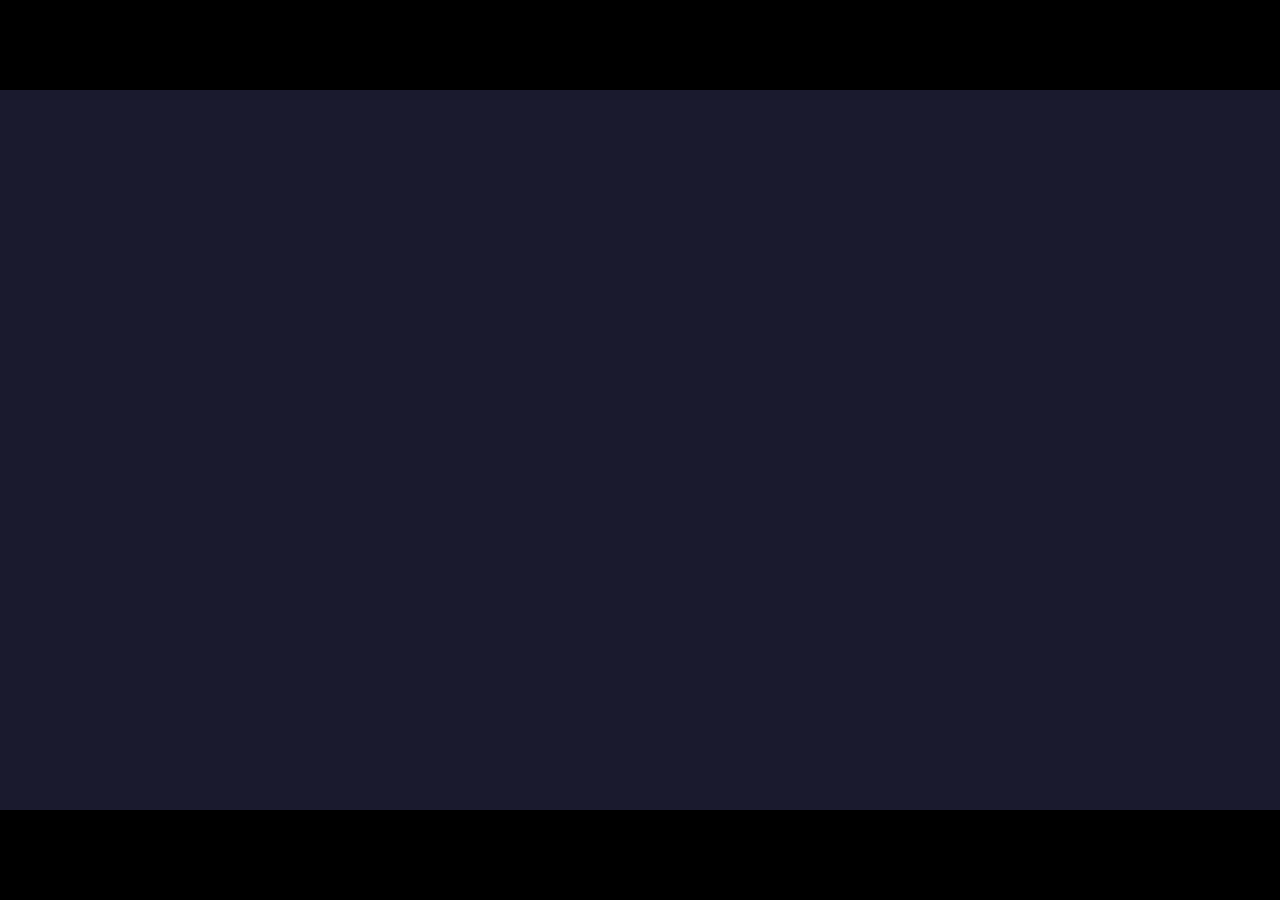
==== index.html @ 8818ad2a "feat: project scaffold with module stubs" ====
<!DOCTYPE html>
<html lang="de">
<head>
  <meta charset="UTF-8">
  <title>Modern Retro Gorillas</title>
  <style>
    * { margin: 0; padding: 0; box-sizing: border-box; }
    body {
      background: #000;
      display: flex;
      align-items: center;
      justify-content: center;
      height: 100vh;
      overflow: hidden;
    }
    canvas {
      display: block;
      width: 1280px;
      height: 720px;
      image-rendering: pixelated;  /* 640×360 → 1280×720, Retro-Pixel-Look */
    }
  </style>
</head>
<body>
  <canvas id="game"></canvas>
  <script type="module" src="main.js"></script>
</body>
</html>
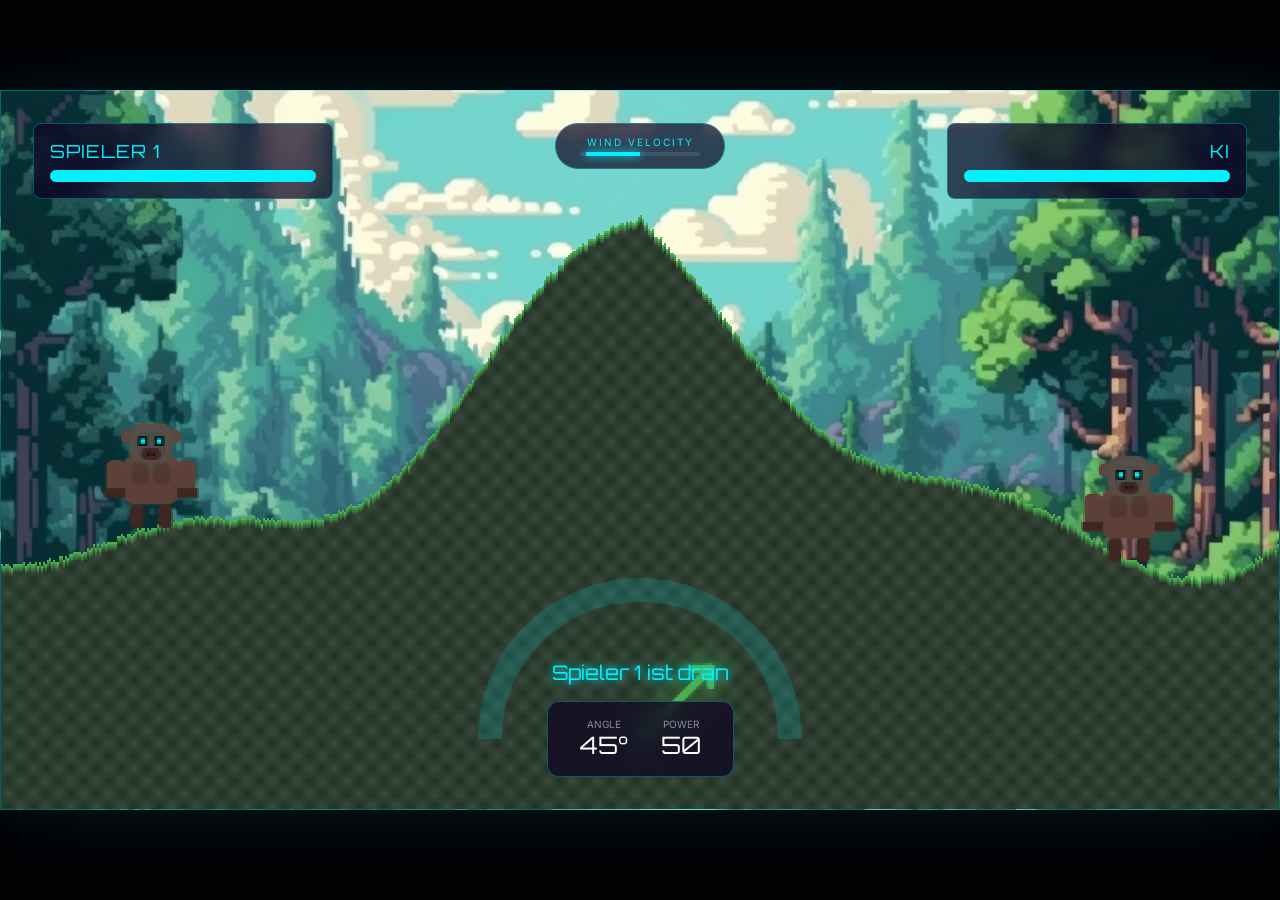
==== commit 2a9a5894: "Complete visual overhaul: detailed gorillas, natural terrain, HUD dial, and background support" ====
--- a/index.html
+++ b/index.html
@@ -2,27 +2,296 @@
 <html lang="de">
 <head>
   <meta charset="UTF-8">
-  <title>Modern Retro Gorillas</title>
+  <meta name="viewport" content="width=device-width, initial-scale=1.0">
+  <title>Gorillaz Neo-Retro</title>
+  <link href="https://fonts.googleapis.com/css2?family=Inter:wght@400;700&family=Orbitron:wght@400;700&display=swap" rel="stylesheet">
   <style>
+    :root {
+      --cyan: #00f2ff;
+      --magenta: #ff0055;
+      --glass: rgba(13, 2, 33, 0.7);
+      --border: rgba(0, 242, 255, 0.3);
+    }
+
     * { margin: 0; padding: 0; box-sizing: border-box; }
+    
     body {
-      background: #000;
+      background: #020205;
+      color: #fff;
+      font-family: 'Inter', sans-serif;
       display: flex;
       align-items: center;
       justify-content: center;
       height: 100vh;
       overflow: hidden;
-    }
+      user-select: none;
+    }
+
+    #game-container {
+      position: relative;
+      width: 1280px;
+      height: 720px;
+      box-shadow: 0 0 50px rgba(0, 242, 255, 0.1);
+      border: 1px solid var(--border);
+      /* Hier wird das Bild geladen */
+      background-image: url('background.jpg');
+      background-size: cover;
+      background-position: center;
+    }
+
     canvas {
       display: block;
-      width: 1280px;
-      height: 720px;
-      image-rendering: pixelated;  /* 640×360 → 1280×720, Retro-Pixel-Look */
+      width: 100%;
+      height: 100%;
+      image-rendering: pixelated;
+      background: transparent; /* Wichtig für den Hintergrund */
+    }
+
+    #ui-layer {
+      position: absolute;
+      top: 0;
+      left: 0;
+      width: 100%;
+      height: 100%;
+      pointer-events: none;
+      display: flex;
+      flex-direction: column;
+      padding: 32px;
+    }
+
+    .hud-top {
+      display: flex;
+      justify-content: space-between;
+      width: 100%;
+    }
+
+    .player-stats {
+      width: 300px;
+      padding: 16px;
+      background: var(--glass);
+      backdrop-filter: blur(10px);
+      -webkit-backdrop-filter: blur(10px);
+      border: 1px solid var(--border);
+      border-radius: 8px;
+    }
+
+    .player-name {
+      font-family: 'Orbitron', sans-serif;
+      font-size: 18px;
+      margin-bottom: 8px;
+      text-transform: uppercase;
+      letter-spacing: 1px;
+      color: var(--cyan);
+    }
+
+    .hp-bar-bg {
+      height: 12px;
+      background: rgba(255, 255, 255, 0.1);
+      border-radius: 6px;
+      overflow: hidden;
+    }
+
+    .hp-bar-fill {
+      height: 100%;
+      width: 100%;
+      background: var(--cyan);
+      transition: width 0.3s ease-out, background 0.3s;
+      box-shadow: 0 0 10px var(--cyan);
+    }
+
+    .hp-bar-fill.low {
+      background: var(--magenta);
+      box-shadow: 0 0 10px var(--magenta);
+    }
+
+    .wind-indicator {
+      position: absolute;
+      top: 32px;
+      left: 50%;
+      transform: translateX(-50%);
+      padding: 12px 24px;
+      background: var(--glass);
+      backdrop-filter: blur(10px);
+      -webkit-backdrop-filter: blur(10px);
+      border: 1px solid var(--border);
+      border-radius: 40px;
+      display: flex;
+      flex-direction: column;
+      align-items: center;
+    }
+
+    .wind-label {
+      font-size: 10px;
+      text-transform: uppercase;
+      letter-spacing: 2px;
+      margin-bottom: 4px;
+      color: var(--cyan);
+    }
+
+    .wind-arrow-container {
+      width: 120px;
+      height: 4px;
+      background: rgba(255, 255, 255, 0.1);
+      position: relative;
+      border-radius: 2px;
+    }
+
+    .wind-arrow-line {
+      height: 100%;
+      background: var(--cyan);
+      position: absolute;
+      left: 50%;
+      width: 0;
+      transition: width 0.5s ease;
+      box-shadow: 0 0 8px var(--cyan);
+    }
+
+    .hud-bottom {
+      margin-top: auto;
+      display: flex;
+      flex-direction: column;
+      align-items: center;
+      gap: 16px;
+    }
+
+    .turn-info {
+      font-family: 'Orbitron', sans-serif;
+      font-size: 20px;
+      color: var(--cyan);
+      text-shadow: 0 0 10px var(--cyan);
+      opacity: 0;
+      transition: opacity 0.3s;
+    }
+
+    .aim-controls {
+      display: flex;
+      gap: 32px;
+      padding: 16px 32px;
+      background: var(--glass);
+      backdrop-filter: blur(10px);
+      -webkit-backdrop-filter: blur(10px);
+      border: 1px solid var(--border);
+      border-radius: 12px;
+      opacity: 0;
+      transform: translateY(20px);
+      transition: all 0.3s;
+    }
+
+    .aim-controls.active {
+      opacity: 1;
+      transform: translateY(0);
+    }
+
+    .control-item {
+      display: flex;
+      flex-direction: column;
+      align-items: center;
+    }
+
+    .control-label {
+      font-size: 10px;
+      text-transform: uppercase;
+      color: rgba(255, 255, 255, 0.5);
+    }
+
+    .control-value {
+      font-family: 'Orbitron', sans-serif;
+      font-size: 24px;
+      color: #fff;
+    }
+
+    #game-over-overlay {
+      position: absolute;
+      top: 0;
+      left: 0;
+      width: 100%;
+      height: 100%;
+      background: rgba(2, 2, 5, 0.85);
+      backdrop-filter: blur(15px);
+      display: flex;
+      flex-direction: column;
+      align-items: center;
+      justify-content: center;
+      opacity: 0;
+      pointer-events: none;
+      transition: opacity 0.5s;
+      z-index: 10;
+    }
+
+    #game-over-overlay.visible {
+      opacity: 1;
+      pointer-events: auto;
+    }
+
+    .winner-text {
+      font-family: 'Orbitron', sans-serif;
+      font-size: 64px;
+      margin-bottom: 24px;
+      color: var(--cyan);
+      text-shadow: 0 0 30px var(--cyan);
+    }
+
+    .restart-text {
+      font-size: 20px;
+      color: rgba(255, 255, 255, 0.6);
+      animation: pulse 2s infinite;
+    }
+
+    @keyframes pulse {
+      0% { opacity: 0.4; }
+      50% { opacity: 1; }
+      100% { opacity: 0.4; }
     }
   </style>
 </head>
 <body>
-  <canvas id="game"></canvas>
+  <div id="game-container">
+    <canvas id="game"></canvas>
+    
+    <div id="ui-layer">
+      <div class="hud-top">
+        <div class="player-stats" id="p0-stats">
+          <div class="player-name">Player 1</div>
+          <div class="hp-bar-bg">
+            <div class="hp-bar-fill" id="p0-hp"></div>
+          </div>
+        </div>
+        <div class="player-stats" id="p1-stats">
+          <div class="player-name" style="text-align: right;">AI</div>
+          <div class="hp-bar-bg">
+            <div class="hp-bar-fill" id="p1-hp"></div>
+          </div>
+        </div>
+      </div>
+
+      <div class="wind-indicator">
+        <div class="wind-label">Wind Velocity</div>
+        <div class="wind-arrow-container">
+          <div class="wind-arrow-line" id="wind-line"></div>
+        </div>
+      </div>
+
+      <div class="hud-bottom">
+        <div class="turn-info" id="turn-indicator">Player 1 Turn</div>
+        <div class="aim-controls" id="aim-ui">
+          <div class="control-item">
+            <div class="control-label">Angle</div>
+            <div class="control-value"><span id="angle-val">45</span>°</div>
+          </div>
+          <div class="control-item">
+            <div class="control-label">Power</div>
+            <div class="control-value" id="power-val">50</div>
+          </div>
+        </div>
+      </div>
+    </div>
+
+    <div id="game-over-overlay">
+      <div class="winner-text" id="winner-name">WINNER</div>
+      <div class="restart-text">Press SPACE to Restart</div>
+    </div>
+  </div>
+
   <script type="module" src="main.js"></script>
 </body>
 </html>
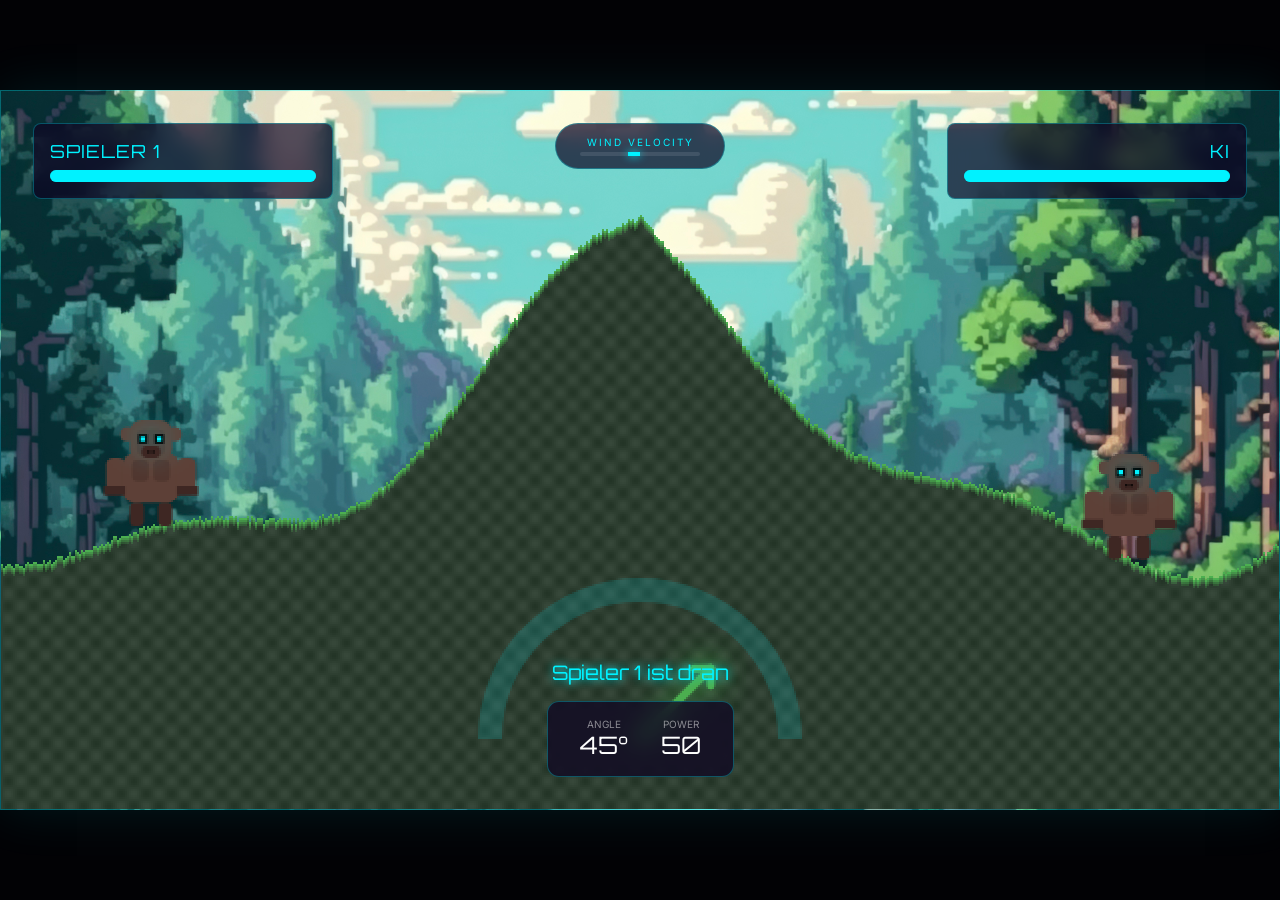
==== commit 3a371a1b: "refactor: externalize CSS to style.css, link via <link> tag" ====
--- a/index.html
+++ b/index.html
@@ -5,244 +5,7 @@
   <meta name="viewport" content="width=device-width, initial-scale=1.0">
   <title>Gorillaz Neo-Retro</title>
   <link href="https://fonts.googleapis.com/css2?family=Inter:wght@400;700&family=Orbitron:wght@400;700&display=swap" rel="stylesheet">
-  <style>
-    :root {
-      --cyan: #00f2ff;
-      --magenta: #ff0055;
-      --glass: rgba(13, 2, 33, 0.7);
-      --border: rgba(0, 242, 255, 0.3);
-    }
-
-    * { margin: 0; padding: 0; box-sizing: border-box; }
-    
-    body {
-      background: #020205;
-      color: #fff;
-      font-family: 'Inter', sans-serif;
-      display: flex;
-      align-items: center;
-      justify-content: center;
-      height: 100vh;
-      overflow: hidden;
-      user-select: none;
-    }
-
-    #game-container {
-      position: relative;
-      width: 1280px;
-      height: 720px;
-      box-shadow: 0 0 50px rgba(0, 242, 255, 0.1);
-      border: 1px solid var(--border);
-      /* Hier wird das Bild geladen */
-      background-image: url('background.jpg');
-      background-size: cover;
-      background-position: center;
-    }
-
-    canvas {
-      display: block;
-      width: 100%;
-      height: 100%;
-      image-rendering: pixelated;
-      background: transparent; /* Wichtig für den Hintergrund */
-    }
-
-    #ui-layer {
-      position: absolute;
-      top: 0;
-      left: 0;
-      width: 100%;
-      height: 100%;
-      pointer-events: none;
-      display: flex;
-      flex-direction: column;
-      padding: 32px;
-    }
-
-    .hud-top {
-      display: flex;
-      justify-content: space-between;
-      width: 100%;
-    }
-
-    .player-stats {
-      width: 300px;
-      padding: 16px;
-      background: var(--glass);
-      backdrop-filter: blur(10px);
-      -webkit-backdrop-filter: blur(10px);
-      border: 1px solid var(--border);
-      border-radius: 8px;
-    }
-
-    .player-name {
-      font-family: 'Orbitron', sans-serif;
-      font-size: 18px;
-      margin-bottom: 8px;
-      text-transform: uppercase;
-      letter-spacing: 1px;
-      color: var(--cyan);
-    }
-
-    .hp-bar-bg {
-      height: 12px;
-      background: rgba(255, 255, 255, 0.1);
-      border-radius: 6px;
-      overflow: hidden;
-    }
-
-    .hp-bar-fill {
-      height: 100%;
-      width: 100%;
-      background: var(--cyan);
-      transition: width 0.3s ease-out, background 0.3s;
-      box-shadow: 0 0 10px var(--cyan);
-    }
-
-    .hp-bar-fill.low {
-      background: var(--magenta);
-      box-shadow: 0 0 10px var(--magenta);
-    }
-
-    .wind-indicator {
-      position: absolute;
-      top: 32px;
-      left: 50%;
-      transform: translateX(-50%);
-      padding: 12px 24px;
-      background: var(--glass);
-      backdrop-filter: blur(10px);
-      -webkit-backdrop-filter: blur(10px);
-      border: 1px solid var(--border);
-      border-radius: 40px;
-      display: flex;
-      flex-direction: column;
-      align-items: center;
-    }
-
-    .wind-label {
-      font-size: 10px;
-      text-transform: uppercase;
-      letter-spacing: 2px;
-      margin-bottom: 4px;
-      color: var(--cyan);
-    }
-
-    .wind-arrow-container {
-      width: 120px;
-      height: 4px;
-      background: rgba(255, 255, 255, 0.1);
-      position: relative;
-      border-radius: 2px;
-    }
-
-    .wind-arrow-line {
-      height: 100%;
-      background: var(--cyan);
-      position: absolute;
-      left: 50%;
-      width: 0;
-      transition: width 0.5s ease;
-      box-shadow: 0 0 8px var(--cyan);
-    }
-
-    .hud-bottom {
-      margin-top: auto;
-      display: flex;
-      flex-direction: column;
-      align-items: center;
-      gap: 16px;
-    }
-
-    .turn-info {
-      font-family: 'Orbitron', sans-serif;
-      font-size: 20px;
-      color: var(--cyan);
-      text-shadow: 0 0 10px var(--cyan);
-      opacity: 0;
-      transition: opacity 0.3s;
-    }
-
-    .aim-controls {
-      display: flex;
-      gap: 32px;
-      padding: 16px 32px;
-      background: var(--glass);
-      backdrop-filter: blur(10px);
-      -webkit-backdrop-filter: blur(10px);
-      border: 1px solid var(--border);
-      border-radius: 12px;
-      opacity: 0;
-      transform: translateY(20px);
-      transition: all 0.3s;
-    }
-
-    .aim-controls.active {
-      opacity: 1;
-      transform: translateY(0);
-    }
-
-    .control-item {
-      display: flex;
-      flex-direction: column;
-      align-items: center;
-    }
-
-    .control-label {
-      font-size: 10px;
-      text-transform: uppercase;
-      color: rgba(255, 255, 255, 0.5);
-    }
-
-    .control-value {
-      font-family: 'Orbitron', sans-serif;
-      font-size: 24px;
-      color: #fff;
-    }
-
-    #game-over-overlay {
-      position: absolute;
-      top: 0;
-      left: 0;
-      width: 100%;
-      height: 100%;
-      background: rgba(2, 2, 5, 0.85);
-      backdrop-filter: blur(15px);
-      display: flex;
-      flex-direction: column;
-      align-items: center;
-      justify-content: center;
-      opacity: 0;
-      pointer-events: none;
-      transition: opacity 0.5s;
-      z-index: 10;
-    }
-
-    #game-over-overlay.visible {
-      opacity: 1;
-      pointer-events: auto;
-    }
-
-    .winner-text {
-      font-family: 'Orbitron', sans-serif;
-      font-size: 64px;
-      margin-bottom: 24px;
-      color: var(--cyan);
-      text-shadow: 0 0 30px var(--cyan);
-    }
-
-    .restart-text {
-      font-size: 20px;
-      color: rgba(255, 255, 255, 0.6);
-      animation: pulse 2s infinite;
-    }
-
-    @keyframes pulse {
-      0% { opacity: 0.4; }
-      50% { opacity: 1; }
-      100% { opacity: 0.4; }
-    }
-  </style>
+  <link rel="stylesheet" href="style.css">
 </head>
 <body>
   <div id="game-container">
@@ -257,7 +20,7 @@
           </div>
         </div>
         <div class="player-stats" id="p1-stats">
-          <div class="player-name" style="text-align: right;">AI</div>
+          <div class="player-name align-right">AI</div>
           <div class="hp-bar-bg">
             <div class="hp-bar-fill" id="p1-hp"></div>
           </div>
--- a/style.css
+++ b/style.css
@@ -0,0 +1,251 @@
+:root {
+  --cyan: #00f2ff;
+  --magenta: #ff0055;
+  --glass: rgba(13, 2, 33, 0.7);
+  --border: rgba(0, 242, 255, 0.3);
+}
+
+* {
+  margin: 0;
+  padding: 0;
+  box-sizing: border-box;
+}
+
+body {
+  background: #020205;
+  color: #fff;
+  font-family: 'Inter', sans-serif;
+  display: flex;
+  align-items: center;
+  justify-content: center;
+  height: 100vh;
+  overflow: hidden;
+  -webkit-user-select: none; /* Safari support */
+  user-select: none;
+}
+
+#game-container {
+  position: relative;
+  width: 1280px;
+  height: 720px;
+  box-shadow: 0 0 50px rgba(0, 242, 255, 0.1);
+  border: 1px solid var(--border);
+  background-image: url('background.jpg');
+  background-size: cover;
+  background-position: center;
+}
+
+canvas {
+  display: block;
+  width: 100%;
+  height: 100%;
+  image-rendering: pixelated;
+  background: transparent;
+}
+
+#ui-layer {
+  position: absolute;
+  top: 0;
+  left: 0;
+  width: 100%;
+  height: 100%;
+  pointer-events: none;
+  display: flex;
+  flex-direction: column;
+  padding: 32px;
+}
+
+.hud-top {
+  display: flex;
+  justify-content: space-between;
+  width: 100%;
+}
+
+.player-stats {
+  width: 300px;
+  padding: 16px;
+  background: var(--glass);
+  -webkit-backdrop-filter: blur(10px); /* Prefix first */
+  backdrop-filter: blur(10px);
+  border: 1px solid var(--border);
+  border-radius: 8px;
+}
+
+.player-name {
+  font-family: 'Orbitron', sans-serif;
+  font-size: 18px;
+  margin-bottom: 8px;
+  text-transform: uppercase;
+  letter-spacing: 1px;
+  color: var(--cyan);
+}
+
+.align-right {
+  text-align: right;
+}
+
+.hp-bar-bg {
+  height: 12px;
+  background: rgba(255, 255, 255, 0.1);
+  border-radius: 6px;
+  overflow: hidden;
+}
+
+.hp-bar-fill {
+  height: 100%;
+  width: 100%;
+  background: var(--cyan);
+  transition: width 0.3s ease-out, background 0.3s;
+  box-shadow: 0 0 10px var(--cyan);
+}
+
+.hp-bar-fill.low {
+  background: var(--magenta);
+  box-shadow: 0 0 10px var(--magenta);
+}
+
+.wind-indicator {
+  position: absolute;
+  top: 32px;
+  left: 50%;
+  transform: translateX(-50%);
+  padding: 12px 24px;
+  background: var(--glass);
+  -webkit-backdrop-filter: blur(10px); /* Prefix first */
+  backdrop-filter: blur(10px);
+  border: 1px solid var(--border);
+  border-radius: 40px;
+  display: flex;
+  flex-direction: column;
+  align-items: center;
+}
+
+.wind-label {
+  font-size: 10px;
+  text-transform: uppercase;
+  letter-spacing: 2px;
+  margin-bottom: 4px;
+  color: var(--cyan);
+}
+
+.wind-arrow-container {
+  width: 120px;
+  height: 4px;
+  background: rgba(255, 255, 255, 0.1);
+  position: relative;
+  border-radius: 2px;
+}
+
+.wind-arrow-line {
+  height: 100%;
+  background: var(--cyan);
+  position: absolute;
+  left: 50%;
+  width: 0;
+  transition: width 0.5s ease;
+  box-shadow: 0 0 8px var(--cyan);
+}
+
+.hud-bottom {
+  margin-top: auto;
+  display: flex;
+  flex-direction: column;
+  align-items: center;
+  gap: 16px;
+}
+
+.turn-info {
+  font-family: 'Orbitron', sans-serif;
+  font-size: 20px;
+  color: var(--cyan);
+  text-shadow: 0 0 10px var(--cyan);
+  opacity: 0;
+  transition: opacity 0.3s;
+}
+
+.aim-controls {
+  display: flex;
+  gap: 32px;
+  padding: 16px 32px;
+  background: var(--glass);
+  -webkit-backdrop-filter: blur(10px); /* Prefix first */
+  backdrop-filter: blur(10px);
+  border: 1px solid var(--border);
+  border-radius: 12px;
+  opacity: 0;
+  transform: translateY(20px);
+  transition: all 0.3s;
+}
+
+.aim-controls.active {
+  opacity: 1;
+  transform: translateY(0);
+}
+
+.control-item {
+  display: flex;
+  flex-direction: column;
+  align-items: center;
+}
+
+.control-label {
+  font-size: 10px;
+  text-transform: uppercase;
+  color: rgba(255, 255, 255, 0.5);
+}
+
+.control-value {
+  font-family: 'Orbitron', sans-serif;
+  font-size: 24px;
+  color: #fff;
+}
+
+#game-over-overlay {
+  position: absolute;
+  top: 0;
+  left: 0;
+  width: 100%;
+  height: 100%;
+  background: rgba(2, 2, 5, 0.85);
+  -webkit-backdrop-filter: blur(15px); /* Added missing prefix & fixed order */
+  backdrop-filter: blur(15px);
+  display: flex;
+  flex-direction: column;
+  align-items: center;
+  justify-content: center;
+  opacity: 0;
+  pointer-events: none;
+  transition: opacity 0.5s;
+  z-index: 10;
+}
+
+#game-over-overlay.visible {
+  opacity: 1;
+  pointer-events: auto;
+}
+
+.winner-text {
+  font-family: 'Orbitron', sans-serif;
+  font-size: 64px;
+  margin-bottom: 24px;
+  color: var(--cyan);
+  text-shadow: 0 0 30px var(--cyan);
+}
+
+.restart-text {
+  font-size: 20px;
+  color: rgba(255, 255, 255, 0.6);
+  animation: pulse 2s infinite;
+}
+
+@keyframes pulse {
+  0% {
+    opacity: 0.4;
+  }
+  50% {
+    opacity: 1;
+  }
+  100% {
+    opacity: 0.4;
+  }
+}
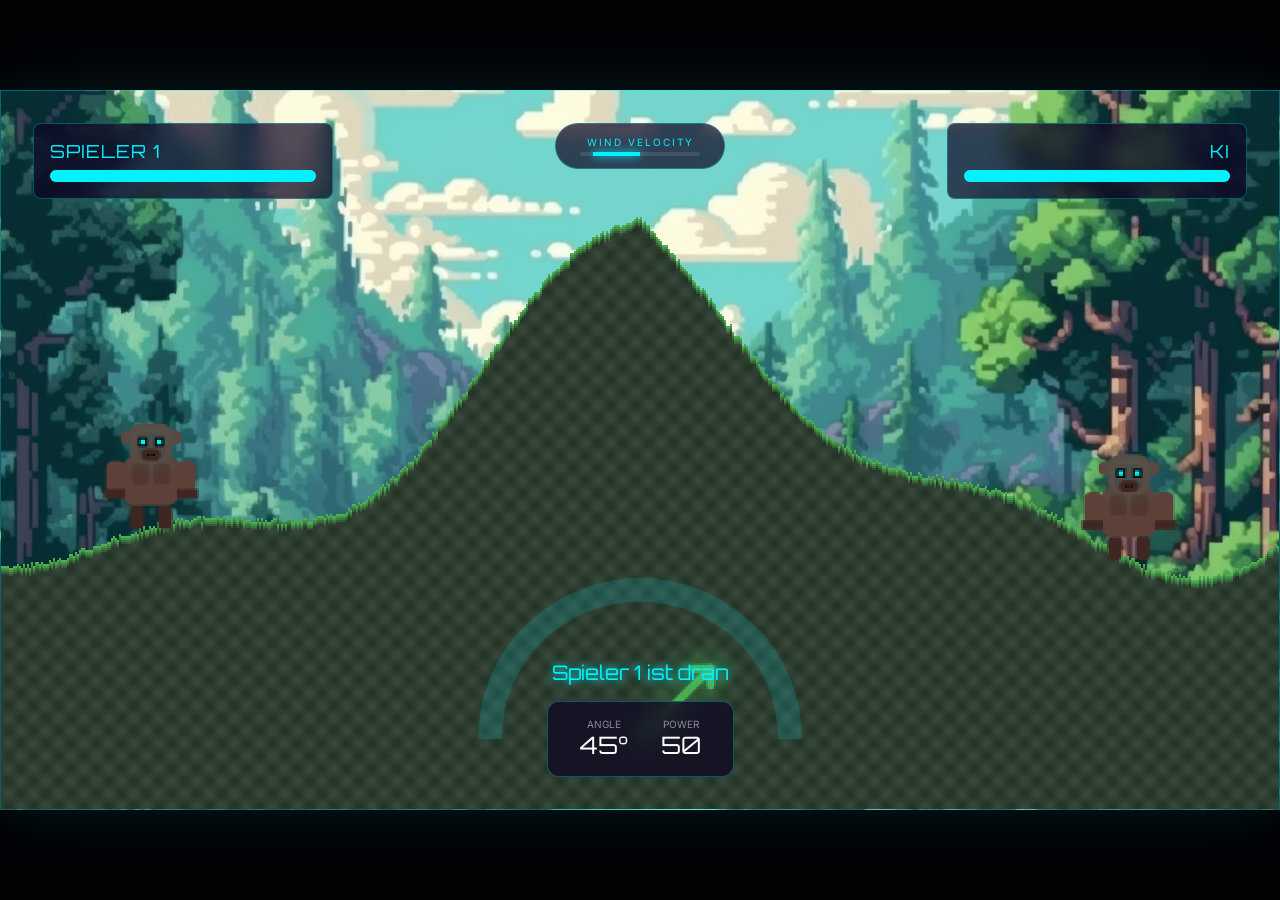
==== commit 646fa6b0: "chore: reorganize project structure (src, assets, tests)" ====
--- a/index.html
+++ b/index.html
@@ -55,6 +55,6 @@
     </div>
   </div>
 
-  <script type="module" src="main.js"></script>
+  <script type="module" src="src/main.js"></script>
 </body>
 </html>
--- a/style.css
+++ b/style.css
@@ -30,7 +30,7 @@
   height: 720px;
   box-shadow: 0 0 50px rgba(0, 242, 255, 0.1);
   border: 1px solid var(--border);
-  background-image: url('background.jpg');
+  background-image: url('assets/background.jpg');
   background-size: cover;
   background-position: center;
 }
@@ -249,3 +249,62 @@
     opacity: 0.4;
   }
 }
+#volume-overlay {
+  position: absolute;
+  bottom: 120px;
+  right: 32px;
+  display: none;
+  flex-direction: column;
+  gap: 16px;
+  padding: 20px 24px;
+  background: var(--glass);
+  -webkit-backdrop-filter: blur(10px);
+  backdrop-filter: blur(10px);
+  border: 1px solid var(--border);
+  border-radius: 12px;
+  z-index: 20;
+  pointer-events: auto;
+  min-width: 280px;
+}
+
+.vol-title {
+  font-family: 'Orbitron', sans-serif;
+  font-size: 13px;
+  text-transform: uppercase;
+  letter-spacing: 2px;
+  color: var(--cyan);
+  margin-bottom: 4px;
+}
+
+.vol-hint {
+  color: rgba(255, 255, 255, 0.4);
+  font-size: 11px;
+}
+
+.vol-row {
+  display: flex;
+  align-items: center;
+  gap: 12px;
+}
+
+.vol-label {
+  font-size: 11px;
+  text-transform: uppercase;
+  letter-spacing: 1px;
+  color: rgba(255, 255, 255, 0.6);
+  width: 56px;
+}
+
+.vol-row input[type="range"] {
+  flex: 1;
+  accent-color: var(--cyan);
+  cursor: pointer;
+}
+
+.vol-val {
+  font-family: 'Orbitron', sans-serif;
+  font-size: 12px;
+  color: var(--cyan);
+  width: 28px;
+  text-align: right;
+}
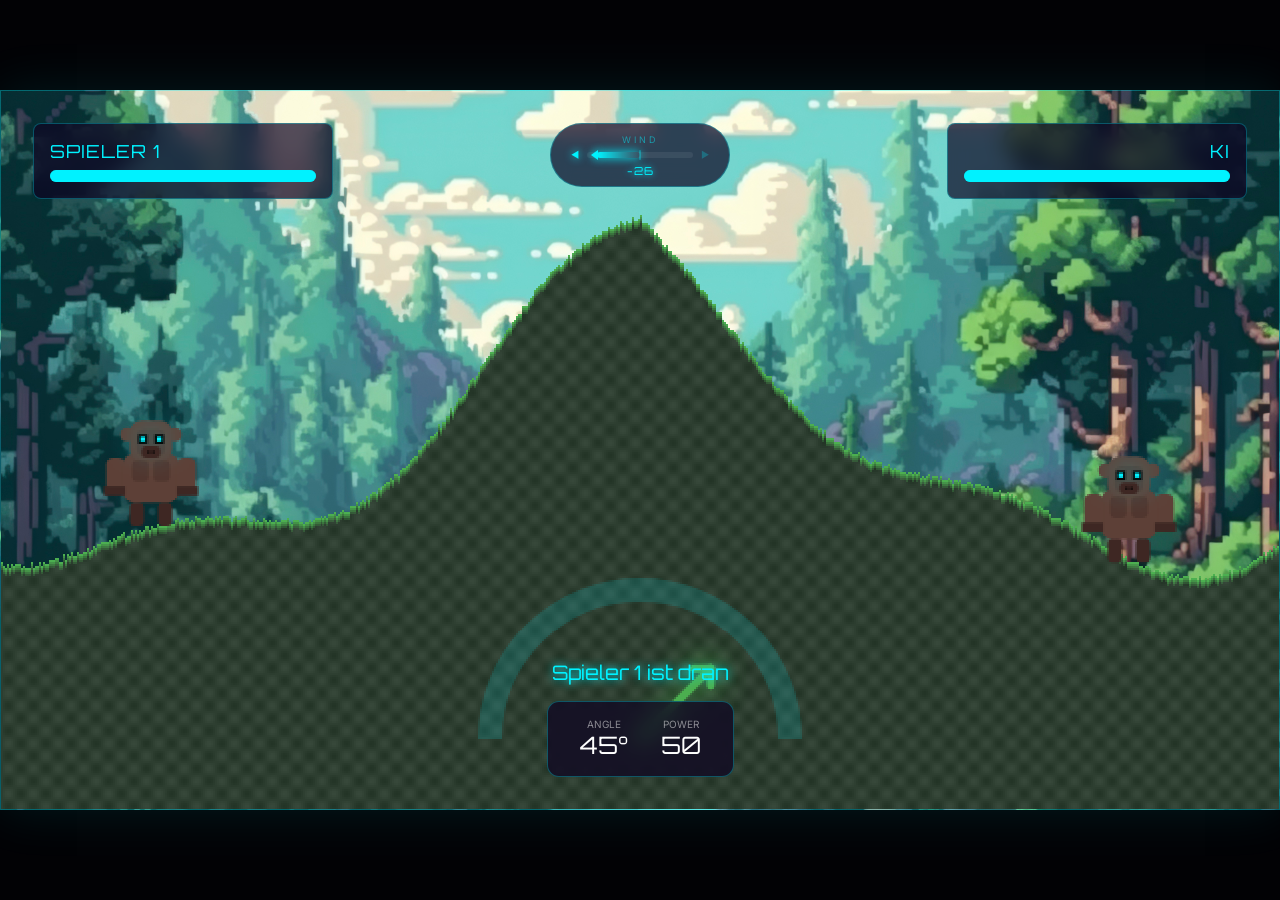
==== commit 733ce2c8: "feat: implement Web Audio API synthesis for shoot, explosion, and death events and integrate into ma" ====
--- a/index.html
+++ b/index.html
@@ -28,10 +28,17 @@
       </div>
 
       <div class="wind-indicator">
-        <div class="wind-label">Wind Velocity</div>
-        <div class="wind-arrow-container">
-          <div class="wind-arrow-line" id="wind-line"></div>
+        <div class="wind-label">Wind</div>
+        <div class="wind-display">
+          <span class="wind-arrow-left" id="wind-arrow-left">◀</span>
+          <div class="wind-track">
+            <div class="wind-track-center"></div>
+            <div class="wind-bar" id="wind-line"></div>
+            <div class="wind-arrowhead" id="wind-arrowhead"></div>
+          </div>
+          <span class="wind-arrow-right" id="wind-arrow-right">▶</span>
         </div>
+        <div class="wind-value" id="wind-value">0</div>
       </div>
 
       <div class="hud-bottom">
--- a/style.css
+++ b/style.css
@@ -109,41 +109,114 @@
   top: 32px;
   left: 50%;
   transform: translateX(-50%);
-  padding: 12px 24px;
+  padding: 10px 20px 8px;
   background: var(--glass);
-  -webkit-backdrop-filter: blur(10px); /* Prefix first */
+  -webkit-backdrop-filter: blur(10px);
   backdrop-filter: blur(10px);
   border: 1px solid var(--border);
   border-radius: 40px;
   display: flex;
   flex-direction: column;
   align-items: center;
+  gap: 4px;
+  min-width: 180px;
 }
 
 .wind-label {
-  font-size: 10px;
-  text-transform: uppercase;
-  letter-spacing: 2px;
-  margin-bottom: 4px;
-  color: var(--cyan);
-}
-
-.wind-arrow-container {
-  width: 120px;
-  height: 4px;
-  background: rgba(255, 255, 255, 0.1);
+  font-size: 9px;
+  text-transform: uppercase;
+  letter-spacing: 3px;
+  color: rgba(0, 242, 255, 0.5);
+}
+
+.wind-display {
+  display: flex;
+  align-items: center;
+  gap: 8px;
+  width: 100%;
+}
+
+.wind-arrow-left,
+.wind-arrow-right {
+  font-size: 9px;
+  color: rgba(0, 242, 255, 0.25);
+  transition: color 0.4s, text-shadow 0.4s;
+  flex-shrink: 0;
+}
+
+.wind-arrow-left.active {
+  color: var(--cyan);
+  text-shadow: 0 0 8px var(--cyan);
+}
+
+.wind-arrow-right.active {
+  color: var(--cyan);
+  text-shadow: 0 0 8px var(--cyan);
+}
+
+.wind-track {
+  flex: 1;
+  height: 6px;
+  background: rgba(255,255,255,0.07);
+  border-radius: 3px;
   position: relative;
-  border-radius: 2px;
-}
-
-.wind-arrow-line {
-  height: 100%;
-  background: var(--cyan);
+  overflow: visible;
+}
+
+.wind-track-center {
   position: absolute;
   left: 50%;
-  width: 0;
-  transition: width 0.5s ease;
-  box-shadow: 0 0 8px var(--cyan);
+  top: 50%;
+  transform: translate(-50%, -50%);
+  width: 2px;
+  height: 10px;
+  background: rgba(0,242,255,0.3);
+  border-radius: 1px;
+}
+
+.wind-bar {
+  position: absolute;
+  top: 0;
+  height: 100%;
+  background: linear-gradient(90deg, transparent, var(--cyan));
+  border-radius: 3px;
+  transition: left 0.5s cubic-bezier(.4,0,.2,1), width 0.5s cubic-bezier(.4,0,.2,1);
+  box-shadow: 0 0 10px var(--cyan);
+}
+
+.wind-bar.leftward {
+  background: linear-gradient(90deg, var(--cyan), transparent);
+}
+
+.wind-arrowhead {
+  position: absolute;
+  top: 50%;
+  transform: translateY(-50%);
+  width: 0; height: 0;
+  border-top: 5px solid transparent;
+  border-bottom: 5px solid transparent;
+  transition: left 0.5s cubic-bezier(.4,0,.2,1), border-right 0.5s, border-left 0.5s;
+  filter: drop-shadow(0 0 4px var(--cyan));
+}
+
+.wind-arrowhead.right {
+  border-left: 7px solid var(--cyan);
+  border-right: none;
+}
+
+.wind-arrowhead.left {
+  border-right: 7px solid var(--cyan);
+  border-left: none;
+}
+
+.wind-value {
+  font-family: 'Orbitron', sans-serif;
+  font-size: 11px;
+  color: var(--cyan);
+  letter-spacing: 1px;
+  text-shadow: 0 0 6px var(--cyan);
+  min-width: 40px;
+  text-align: center;
 }
 
 .hud-bottom {
